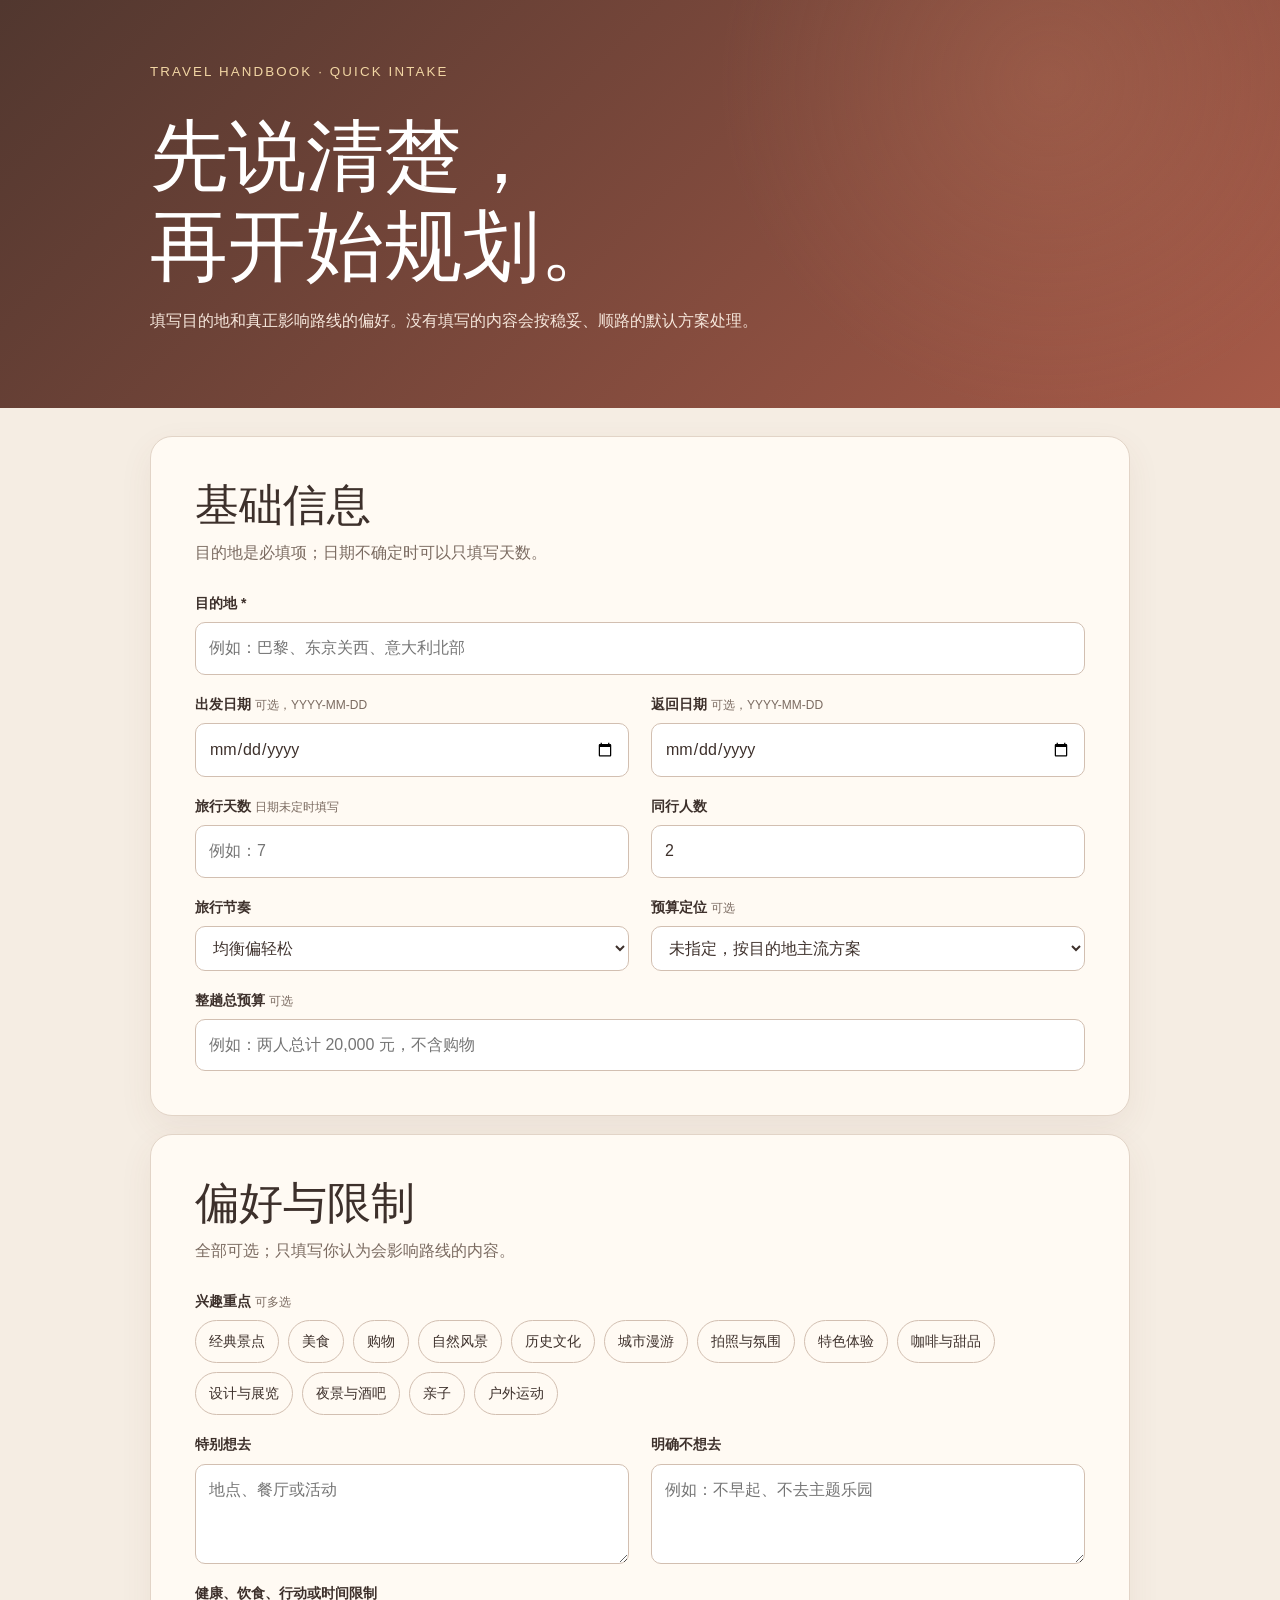
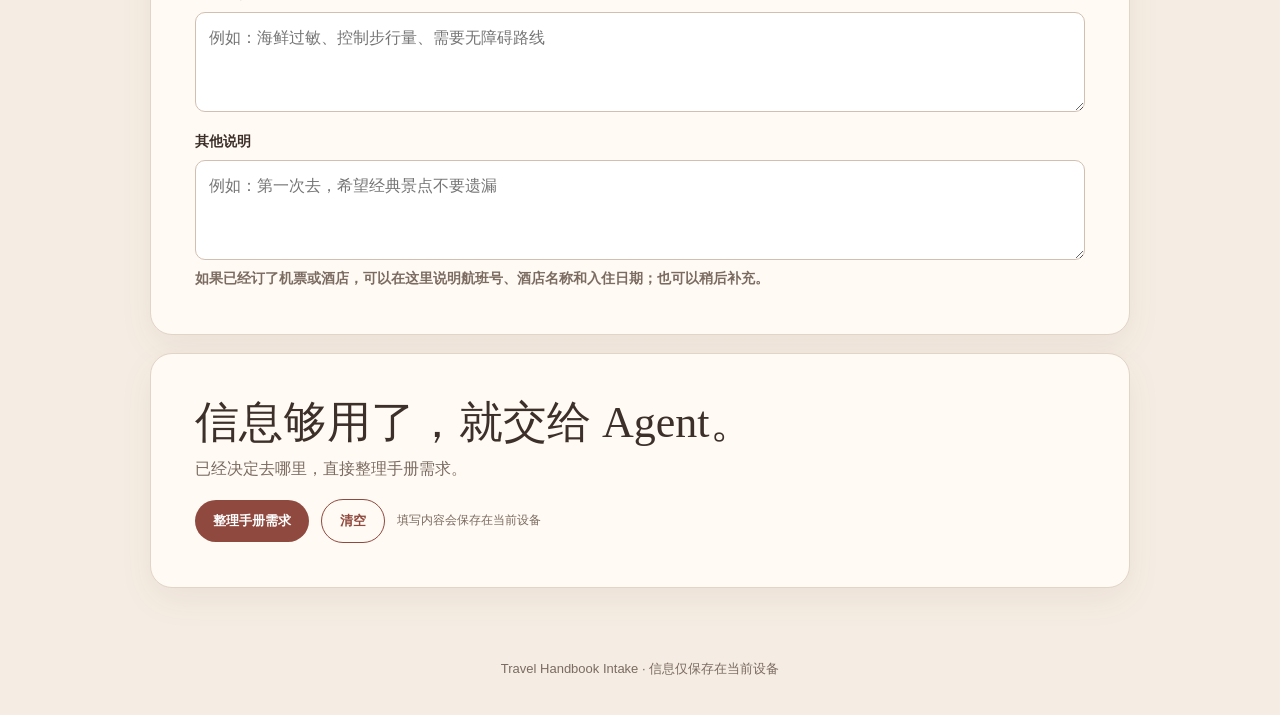
==== assets/intake-questionnaire/index.html @ 9746b285 "Initial travel handbook skill" ====
<!doctype html>
<html lang="zh-CN">
<head>
  <meta charset="utf-8">
  <meta name="viewport" content="width=device-width,initial-scale=1">
  <title>旅行手册需求问卷</title>
  <style>
    :root{--green:#8f493e;--green-dark:#5a3931;--paper:#f5ede3;--card:#fffaf3;--ink:#3d302b;--muted:#7b6b61;--gold:#c9954b;--line:#e2d4c7}
    *{box-sizing:border-box}body{margin:0;background:var(--paper);color:var(--ink);font:16px/1.65 -apple-system,BlinkMacSystemFont,"PingFang SC","Microsoft YaHei",sans-serif}
    header{padding:58px max(22px,calc((100% - 980px)/2));color:#fff;background:radial-gradient(circle at 82% 20%,#c27a5e44,transparent 30%),linear-gradient(135deg,#51372f,#a75a48)}
    header small{color:#f2d6a4;letter-spacing:.16em}h1,h2{font-family:Georgia,"Songti SC",serif;font-weight:500;line-height:1.15}h1{font-size:clamp(42px,8vw,78px);margin:28px 0 14px}header p{max-width:620px;color:#f6e7dc}
    main{width:min(980px,calc(100% - 32px));margin:28px auto 70px}.card{padding:clamp(22px,4vw,44px);margin:18px 0;background:var(--card);border:1px solid var(--line);border-radius:22px;box-shadow:0 12px 34px #75483a12}
    h2{font-size:clamp(28px,5vw,44px);margin:0 0 8px}.intro{color:var(--muted);margin-top:0}.grid{display:grid;grid-template-columns:repeat(2,minmax(0,1fr));gap:18px 22px;margin-top:26px}.full{grid-column:1/-1}.field{display:grid;gap:7px}.hint{color:var(--muted);font-size:12px;font-weight:400}label,.field>span{font-weight:700;font-size:14px}
    input,select,textarea{width:100%;padding:12px 13px;border:1px solid #d2bfb1;border-radius:10px;background:#fff;color:var(--ink);font:inherit}textarea{min-height:100px;resize:vertical}.choices{display:flex;flex-wrap:wrap;gap:9px}.choices label{padding:9px 13px;border:1px solid #d2bfb1;border-radius:999px;font-weight:500;cursor:pointer}.choices input{position:absolute;opacity:0}.choices input:checked+label{color:#fff;background:var(--green);border-color:var(--green)}
    .actions{display:flex;align-items:center;gap:12px;flex-wrap:wrap}.button{padding:12px 18px;border:0;border-radius:999px;background:var(--green);color:#fff;font-weight:700;cursor:pointer}.button.secondary{background:transparent;color:var(--green);border:1px solid var(--green)}#result{display:none}#result.show{display:block}.output{white-space:pre-wrap;padding:18px;background:#f7eee5;border:1px solid var(--line);border-radius:12px;font-size:14px}.status{color:var(--green);font-size:13px}footer{text-align:center;color:var(--muted);font-size:13px;padding:0 16px 36px}
    @media(max-width:650px){.grid{grid-template-columns:1fr}.full{grid-column:auto}.card{border-radius:16px}header{padding:42px 20px}main{width:min(100% - 24px,600px)}}
  </style>
</head>
<body>
  <header><small>TRAVEL HANDBOOK · QUICK INTAKE</small><h1>先说清楚，<br>再开始规划。</h1><p>填写目的地和真正影响路线的偏好。没有填写的内容会按稳妥、顺路的默认方案处理。</p></header>
  <main>
    <form id="form">
      <section class="card"><h2>基础信息</h2><p class="intro">目的地是必填项；日期不确定时可以只填写天数。</p><div class="grid">
        <div class="field full"><label for="destination">目的地 *</label><input id="destination" name="destination" required placeholder="例如：巴黎、东京关西、意大利北部"></div>
        <div class="field"><label for="start">出发日期 <span class="hint">可选，YYYY-MM-DD</span></label><input id="start" name="start" type="date"></div>
        <div class="field"><label for="end">返回日期 <span class="hint">可选，YYYY-MM-DD</span></label><input id="end" name="end" type="date"></div>
        <div class="field"><label for="days">旅行天数 <span class="hint">日期未定时填写</span></label><input id="days" name="days" type="number" min="1" max="60" placeholder="例如：7"></div>
        <div class="field"><label for="travelers">同行人数</label><input id="travelers" name="travelers" type="number" min="1" max="30" value="2"></div>
        <div class="field"><label for="pace">旅行节奏</label><select id="pace" name="pace"><option>均衡偏轻松</option><option>轻松</option><option>均衡</option><option>充实</option></select></div>
        <div class="field"><label for="budget">预算定位 <span class="hint">可选</span></label><select id="budget" name="budget"><option>未指定，按目的地主流方案</option><option>经济实用</option><option>舒适型</option><option>品质型</option><option>高端型</option></select></div>
        <div class="field full"><label for="budgetAmount">整趟总预算 <span class="hint">可选</span></label><input id="budgetAmount" name="budgetAmount" placeholder="例如：两人总计 20,000 元，不含购物"></div>
      </div></section>
      <section class="card"><h2>偏好与限制</h2><p class="intro">全部可选；只填写你认为会影响路线的内容。</p><div class="grid">
        <div class="field full"><span>兴趣重点 <span class="hint">可多选</span></span><div class="choices">
          <input id="i1" type="checkbox" name="interest" value="经典景点"><label for="i1">经典景点</label>
          <input id="i2" type="checkbox" name="interest" value="美食"><label for="i2">美食</label>
          <input id="i3" type="checkbox" name="interest" value="购物"><label for="i3">购物</label>
          <input id="i4" type="checkbox" name="interest" value="自然风景"><label for="i4">自然风景</label>
          <input id="i5" type="checkbox" name="interest" value="历史文化"><label for="i5">历史文化</label>
          <input id="i6" type="checkbox" name="interest" value="城市漫游"><label for="i6">城市漫游</label>
          <input id="i7" type="checkbox" name="interest" value="拍照与氛围"><label for="i7">拍照与氛围</label>
          <input id="i8" type="checkbox" name="interest" value="特色体验"><label for="i8">特色体验</label>
          <input id="i9" type="checkbox" name="interest" value="咖啡与甜品"><label for="i9">咖啡与甜品</label>
          <input id="i10" type="checkbox" name="interest" value="设计与展览"><label for="i10">设计与展览</label>
          <input id="i11" type="checkbox" name="interest" value="夜景与酒吧"><label for="i11">夜景与酒吧</label>
          <input id="i12" type="checkbox" name="interest" value="亲子"><label for="i12">亲子</label>
          <input id="i13" type="checkbox" name="interest" value="户外运动"><label for="i13">户外运动</label>
        </div></div>
        <div class="field"><label for="must">特别想去</label><textarea id="must" name="must" placeholder="地点、餐厅或活动"></textarea></div>
        <div class="field"><label for="avoid">明确不想去</label><textarea id="avoid" name="avoid" placeholder="例如：不早起、不去主题乐园"></textarea></div>
        <div class="field full"><label for="constraints">健康、饮食、行动或时间限制</label><textarea id="constraints" name="constraints" placeholder="例如：海鲜过敏、控制步行量、需要无障碍路线"></textarea></div>
        <div class="field full"><label for="notes">其他说明</label><textarea id="notes" name="notes" placeholder="例如：第一次去，希望经典景点不要遗漏"></textarea><span class="hint">如果已经订了机票或酒店，可以在这里说明航班号、酒店名称和入住日期；也可以稍后补充。</span></div>
      </div></section>
      <section class="card"><h2>信息够用了，就交给 Agent。</h2><p class="intro">已经决定去哪里，直接整理手册需求。</p><div class="actions"><button class="button" type="submit">整理手册需求</button><button class="button secondary" id="clear" type="button">清空</button><span class="hint">填写内容会保存在当前设备</span></div></section>
    </form>
    <section class="card" id="result"><h2>你的旅行手册需求</h2><p class="intro">复制下面内容，发给支持 Travel Handbook skill 的 Agent。</p><div class="output" id="output"></div><div class="actions" style="margin-top:14px"><button class="button" id="copy" type="button">复制给 Agent</button><span class="status" id="status"></span></div></section>
  </main><footer>Travel Handbook Intake · 信息仅保存在当前设备</footer>
  <script>
    const form=document.querySelector('#form'),key='travel-handbook-intake-v1',output=document.querySelector('#output');
    const fields=[...form.querySelectorAll('input,select,textarea')];
    const read=()=>{const d={};new FormData(form).forEach((v,k)=>{if(k==='interest')(d[k]??=[]).push(v);else d[k]=String(v).trim()});d.interest??=[];return d};
    const save=()=>localStorage.setItem(key,JSON.stringify(read()));
    const restore=()=>{try{const d=JSON.parse(localStorage.getItem(key)||'{}');fields.forEach(x=>{if(x.name==='interest')x.checked=(d.interest||[]).includes(x.value);else if(d[x.name]!=null)x.value=d[x.name]})}catch(e){}};
    const make=()=>{const d=read(),date=d.start?(d.end?`${d.start} 至 ${d.end}`:`${d.start} 出发`):(d.days?`${d.days} 天，日期未定`:'日期与天数未定');return [`请使用 travel-handbook skill，为我生成一份完整的 ${d.destination||'指定目的地'} 旅行手册。`,'',`【基础信息】`,`旅行时间：${date}`,`同行人数：${d.travelers||'未填写，按 2 名成人处理'}`,`旅行节奏：${d.pace||'均衡偏轻松'}`,'',`【预算与兴趣】`,`预算定位：${d.budget||'未指定'}`,`整趟总预算：${d.budgetAmount||'未指定'}`,`兴趣重点：${d.interest.length?d.interest.join('、'):'未指定，按目的地主流首次旅行方案安排'}`,'',`【个性化要求】`,`特别想去：${d.must||'未指定'}`,`明确不想去：${d.avoid||'未指定'}`,`限制与照顾：${d.constraints||'未指定'}`,`其他说明：${d.notes||'未指定'}`,'',`请把我选择的兴趣真正用于筛选地点和安排时间：主要行程中约三分之二的可选活动应直接匹配这些兴趣，避免为了填满模块加入低相关、重复或到处都能体验的项目。未指定偏好时，在保留首次到访经典内容的基础上，适度偏向中国年轻旅行者普遍更感兴趣的美食、潮流街区、设计审美、购物、拍照氛围和轻松夜间体验；不要强塞网红点，也不要为此增加额外的大范围搜索。所有未填写内容使用可靠、路线顺畅的默认方案。动态价格与开放信息不能可靠核验时使用保守表达，不得编造。`,'',`请根据以上信息研究并生成路线顺畅、数据可核验的旅行手册。未提供的交通和住宿保持待确认；动态开放时间、预约、票价、交通和天气必须标注来源与核验状态；没有可靠依据的内容不要编造。`].join('\n')};
    fields.forEach(x=>x.addEventListener('input',save));fields.forEach(x=>x.addEventListener('change',save));restore();
    form.addEventListener('submit',e=>{e.preventDefault();if(!form.reportValidity())return;output.textContent=make();document.querySelector('#result').classList.add('show');document.querySelector('#result').scrollIntoView({behavior:'smooth'});save()});
    document.querySelector('#copy').addEventListener('click',async()=>{try{await navigator.clipboard.writeText(output.textContent);document.querySelector('#status').textContent='已复制，可以发给 Agent。'}catch(e){document.querySelector('#status').textContent='请手动选择并复制。'}});
    document.querySelector('#clear').addEventListener('click',()=>{if(confirm('清空当前问卷内容？')){form.reset();localStorage.removeItem(key);output.textContent='';document.querySelector('#result').classList.remove('show')}});
  </script>
</body>
</html>
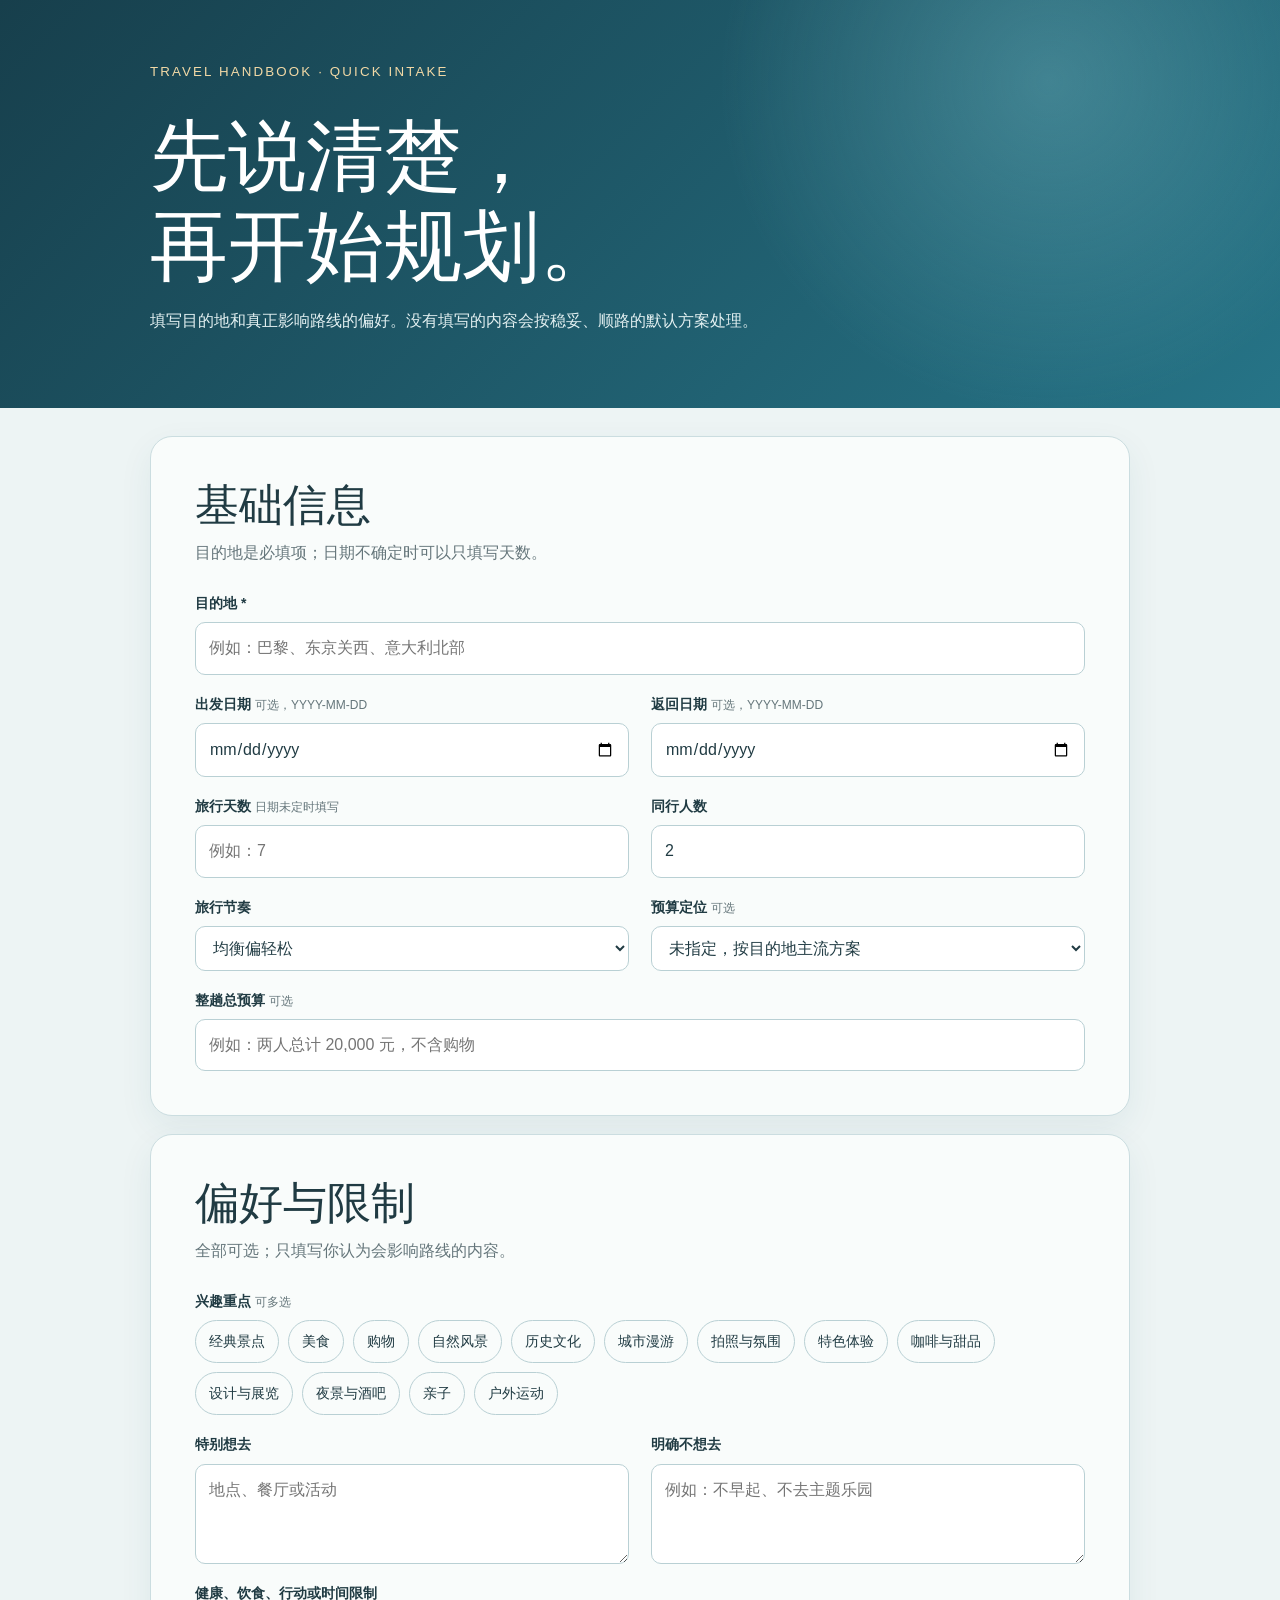
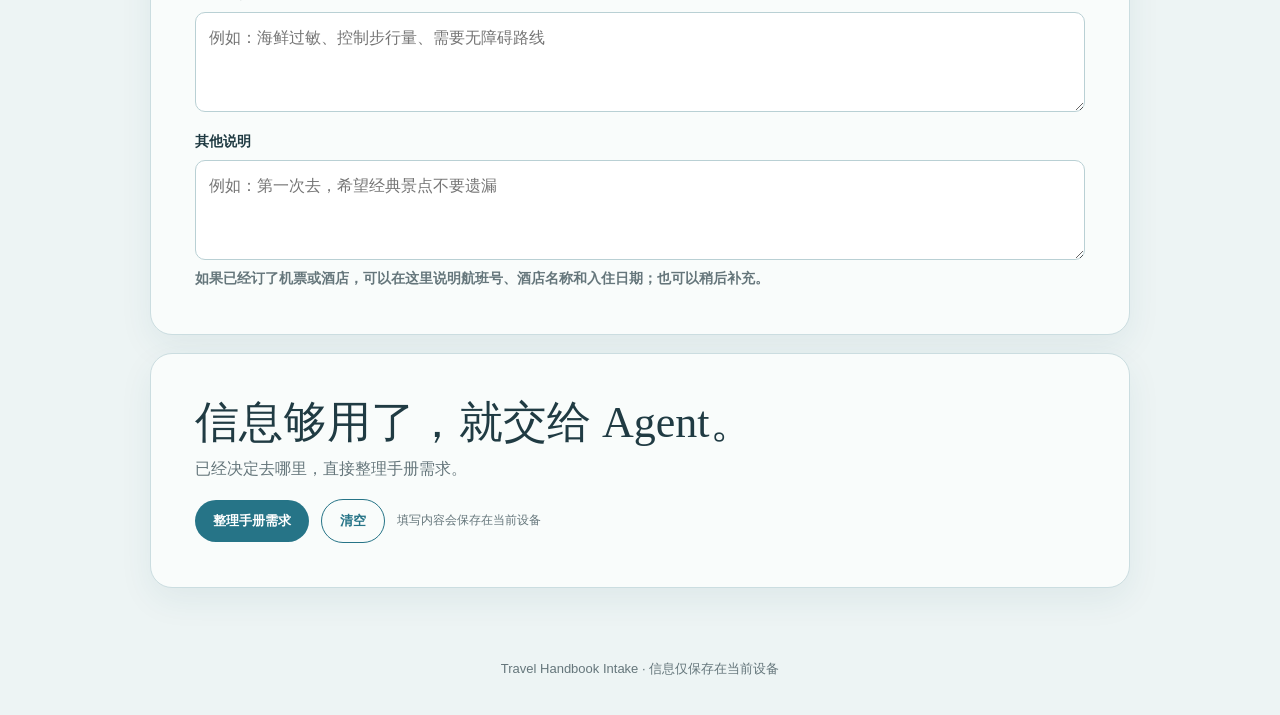
==== commit d76b48fa: "Add coastal intake palette and visual system tokens" ====
--- a/assets/intake-questionnaire/index.html
+++ b/assets/intake-questionnaire/index.html
@@ -5,14 +5,14 @@
   <meta name="viewport" content="width=device-width,initial-scale=1">
   <title>旅行手册需求问卷</title>
   <style>
-    :root{--green:#8f493e;--green-dark:#5a3931;--paper:#f5ede3;--card:#fffaf3;--ink:#3d302b;--muted:#7b6b61;--gold:#c9954b;--line:#e2d4c7}
+    :root{--primary:#267487;--primary-dark:#173f4c;--paper:#edf4f4;--card:#f9fcfb;--ink:#203b43;--muted:#65767b;--gold:#d1a45e;--line:#cbdde0}
     *{box-sizing:border-box}body{margin:0;background:var(--paper);color:var(--ink);font:16px/1.65 -apple-system,BlinkMacSystemFont,"PingFang SC","Microsoft YaHei",sans-serif}
-    header{padding:58px max(22px,calc((100% - 980px)/2));color:#fff;background:radial-gradient(circle at 82% 20%,#c27a5e44,transparent 30%),linear-gradient(135deg,#51372f,#a75a48)}
-    header small{color:#f2d6a4;letter-spacing:.16em}h1,h2{font-family:Georgia,"Songti SC",serif;font-weight:500;line-height:1.15}h1{font-size:clamp(42px,8vw,78px);margin:28px 0 14px}header p{max-width:620px;color:#f6e7dc}
-    main{width:min(980px,calc(100% - 32px));margin:28px auto 70px}.card{padding:clamp(22px,4vw,44px);margin:18px 0;background:var(--card);border:1px solid var(--line);border-radius:22px;box-shadow:0 12px 34px #75483a12}
+    header{padding:58px max(22px,calc((100% - 980px)/2));color:#fff;background:radial-gradient(circle at 82% 20%,#82c5ce55,transparent 30%),linear-gradient(135deg,#173f4c,#267487)}
+    header small{color:#f2d9a6;letter-spacing:.16em}h1,h2{font-family:Georgia,"Songti SC",serif;font-weight:500;line-height:1.15}h1{font-size:clamp(42px,8vw,78px);margin:28px 0 14px}header p{max-width:620px;color:#e4f1f2}
+    main{width:min(980px,calc(100% - 32px));margin:28px auto 70px}.card{padding:clamp(22px,4vw,44px);margin:18px 0;background:var(--card);border:1px solid var(--line);border-radius:22px;box-shadow:0 12px 34px #1b536012}
     h2{font-size:clamp(28px,5vw,44px);margin:0 0 8px}.intro{color:var(--muted);margin-top:0}.grid{display:grid;grid-template-columns:repeat(2,minmax(0,1fr));gap:18px 22px;margin-top:26px}.full{grid-column:1/-1}.field{display:grid;gap:7px}.hint{color:var(--muted);font-size:12px;font-weight:400}label,.field>span{font-weight:700;font-size:14px}
-    input,select,textarea{width:100%;padding:12px 13px;border:1px solid #d2bfb1;border-radius:10px;background:#fff;color:var(--ink);font:inherit}textarea{min-height:100px;resize:vertical}.choices{display:flex;flex-wrap:wrap;gap:9px}.choices label{padding:9px 13px;border:1px solid #d2bfb1;border-radius:999px;font-weight:500;cursor:pointer}.choices input{position:absolute;opacity:0}.choices input:checked+label{color:#fff;background:var(--green);border-color:var(--green)}
-    .actions{display:flex;align-items:center;gap:12px;flex-wrap:wrap}.button{padding:12px 18px;border:0;border-radius:999px;background:var(--green);color:#fff;font-weight:700;cursor:pointer}.button.secondary{background:transparent;color:var(--green);border:1px solid var(--green)}#result{display:none}#result.show{display:block}.output{white-space:pre-wrap;padding:18px;background:#f7eee5;border:1px solid var(--line);border-radius:12px;font-size:14px}.status{color:var(--green);font-size:13px}footer{text-align:center;color:var(--muted);font-size:13px;padding:0 16px 36px}
+    input,select,textarea{width:100%;padding:12px 13px;border:1px solid #b9d0d4;border-radius:10px;background:#fff;color:var(--ink);font:inherit}textarea{min-height:100px;resize:vertical}.choices{display:flex;flex-wrap:wrap;gap:9px}.choices label{padding:9px 13px;border:1px solid #b9d0d4;border-radius:999px;font-weight:500;cursor:pointer}.choices input{position:absolute;opacity:0}.choices input:checked+label{color:#fff;background:var(--primary);border-color:var(--primary)}
+    .actions{display:flex;align-items:center;gap:12px;flex-wrap:wrap}.button{padding:12px 18px;border:0;border-radius:999px;background:var(--primary);color:#fff;font-weight:700;cursor:pointer}.button.secondary{background:transparent;color:var(--primary);border:1px solid var(--primary)}#result{display:none}#result.show{display:block}.output{white-space:pre-wrap;padding:18px;background:#e8f1f2;border:1px solid var(--line);border-radius:12px;font-size:14px}.status{color:var(--primary);font-size:13px}footer{text-align:center;color:var(--muted);font-size:13px;padding:0 16px 36px}
     @media(max-width:650px){.grid{grid-template-columns:1fr}.full{grid-column:auto}.card{border-radius:16px}header{padding:42px 20px}main{width:min(100% - 24px,600px)}}
   </style>
 </head>
